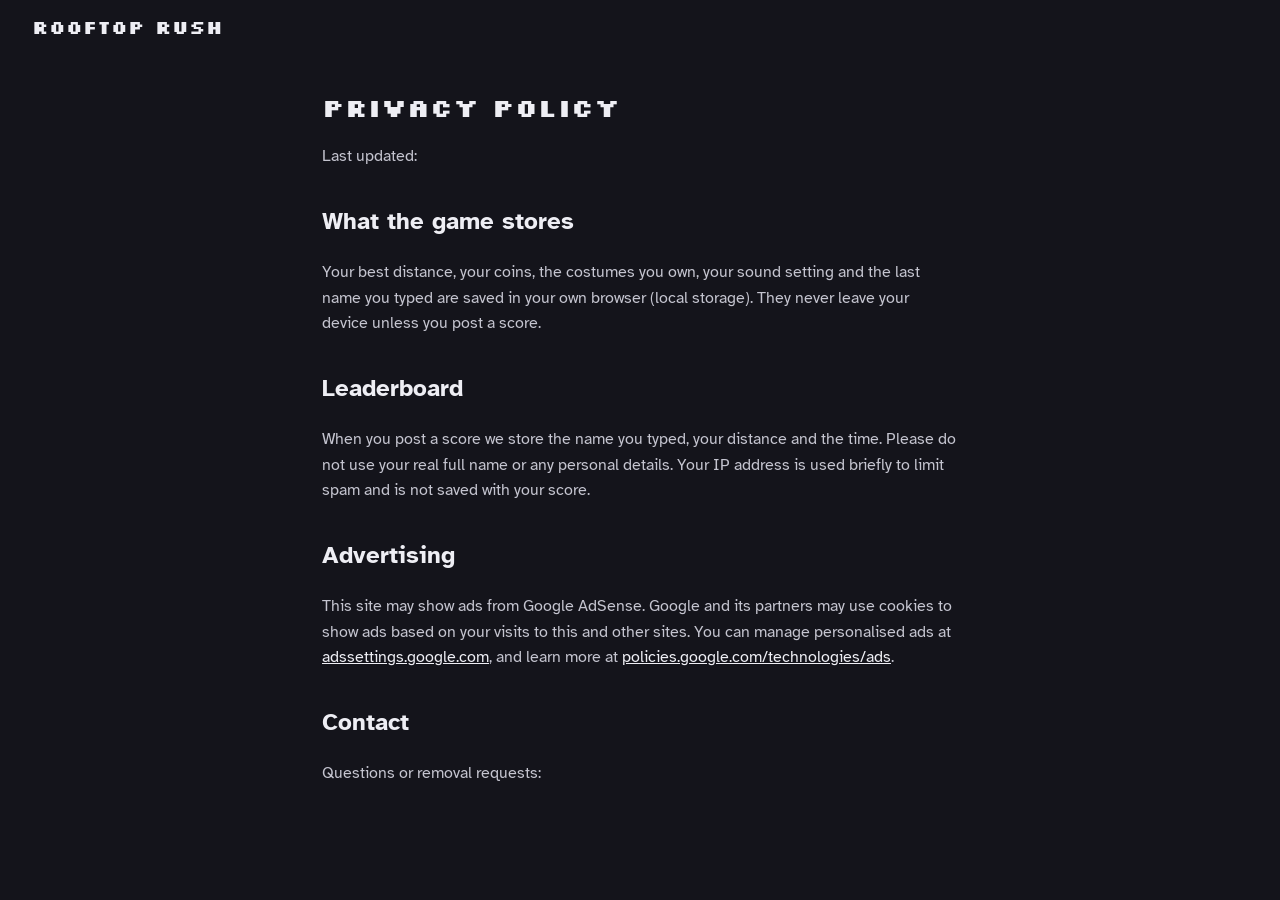
==== frontend/privacy.html @ 495d9dce "Initial project upload" ====
<!doctype html>
<html lang="en">
<head>
<meta charset="utf-8">
<meta name="viewport" content="width=device-width, initial-scale=1">
<title>Privacy policy | Rooftop Rush</title>
<link rel="icon" href="favicon.svg" type="image/svg+xml">
<link rel="preconnect" href="https://fonts.googleapis.com">
<link rel="preconnect" href="https://fonts.gstatic.com" crossorigin>
<link href="https://fonts.googleapis.com/css2?family=Atkinson+Hyperlegible:wght@400;700&family=Silkscreen:wght@400;700&display=swap" rel="stylesheet">
<link rel="stylesheet" href="style.css">
</head>
<body>
<header class="top"><a class="brand" href="./">Rooftop Rush</a></header>
<article class="doc">
  <h1>Privacy policy</h1>
  <p>Last updated: <!-- put the date you publish here --></p>

  <h2>What the game stores</h2>
  <p>Your best distance, your coins, the costumes you own, your sound setting and the last name you typed are saved in your own browser (local storage). They never leave your device unless you post a score.</p>

  <h2>Leaderboard</h2>
  <p>When you post a score we store the name you typed, your distance and the time. Please do not use your real full name or any personal details. Your IP address is used briefly to limit spam and is not saved with your score.</p>

  <h2>Advertising</h2>
  <p>This site may show ads from Google AdSense. Google and its partners may use cookies to show ads based on your visits to this and other sites. You can manage personalised ads at <a href="https://adssettings.google.com">adssettings.google.com</a>, and learn more at <a href="https://policies.google.com/technologies/ads">policies.google.com/technologies/ads</a>.</p>

  <h2>Contact</h2>
  <p>Questions or removal requests: <!-- put your email address here --></p>
</article>
</body>
</html>
---- frontend/style.css ----
:root {
  --ink: #14141b;
  --dusk: #2a2a37;
  --haze: #9a9aab;
  --fog: #c4c4cf;
  --chalk: #eeeef4;
  --signal: #e8553d;
}
* { box-sizing: border-box; }
html { background: var(--ink); }
body {
  margin: 0;
  min-height: 100vh;
  display: flex;
  flex-direction: column;
  color: var(--fog);
  font: 400 1rem/1.6 "Atkinson Hyperlegible", system-ui, sans-serif;
}
.top {
  display: flex;
  align-items: center;
  justify-content: space-between;
  gap: 1rem;
  padding: 0.9rem clamp(1rem, 4vw, 2rem);
}
.brand {
  font: 700 1.2rem "Silkscreen", monospace;
  color: var(--chalk);
  text-decoration: none;
}

.page {
  flex: 1;
  width: min(100%, 980px);
  margin: 0 auto;
  padding: 0 clamp(1rem, 4vw, 2rem) 2rem;
}

/* ---- game stage (also the landing screen) ---- */
.stage {
  position: relative;
  container-type: size;
  width: 100%;
  height: 100vh;
  height: 100svh;
  display: flex;
  align-items: center;
  justify-content: center;
  background: #14141b;
  overflow: hidden;
  touch-action: manipulation;
  user-select: none;
  -webkit-user-select: none;
}
body.playing { overflow: hidden; }
.stage canvas#game { display: block; image-rendering: pixelated; }

.hud { position: absolute; inset: 0; pointer-events: none; }
.hud[hidden] { display: none; }
.hud-left { position: absolute; top: max(1.6cqmin, env(safe-area-inset-top)); left: max(1.6cqmin, env(safe-area-inset-left)); display: flex; gap: 1cqmin; pointer-events: auto; }
.chip {
  font: 700 clamp(10px, 1.9cqmin, 16px) "Silkscreen", monospace;
  padding: 0.55em 0.9em;
  color: var(--chalk);
  background: rgba(20, 20, 27, 0.72);
  border: 0;
  cursor: pointer;
}
.dist, .hud-coins {
  position: absolute;
  top: max(1.2cqmin, env(safe-area-inset-top));
  font: 700 clamp(16px, 5cqmin, 44px) "Silkscreen", monospace;
  color: var(--chalk);
  text-shadow: 0 0.4cqmin 0 var(--ink);
}
.dist { right: max(2cqmin, env(safe-area-inset-right)); }
.hud-coins { left: 50%; transform: translateX(-50%); color: #ffd23f; }
.hud-coins::before { content: ""; display: inline-block; width: 0.55em; height: 0.55em; margin-right: 0.4em; background: #ffd23f; box-shadow: 0 0 0 0.12em #a8801a; }

.toast {
  position: absolute; left: 50%; top: 18cqh; transform: translateX(-50%);
  display: flex; flex-direction: column; align-items: center; gap: 0.4em;
  padding: 0.7em 1.2em; text-align: center; pointer-events: none;
  color: var(--chalk); background: rgba(20, 20, 27, 0.8);
  font-size: clamp(12px, 2.2cqmin, 20px);
}
.toast[hidden] { display: none; }
.toast b { font: 700 1.5em "Silkscreen", monospace; }

.screen {
  position: absolute;
  inset: 0;
  display: flex;
  flex-direction: column;
  align-items: center;
  justify-content: center;
  gap: 1.6cqmin;
  padding: 3cqmin;
  overflow: auto;
  text-align: center;
  color: var(--chalk);
  background: rgba(20, 20, 27, 0.8);
  font-size: clamp(12px, 2.2cqmin, 20px);
}
#scr-start { background: linear-gradient(rgba(20, 20, 27, 0.35), rgba(20, 20, 27, 0.7)); }
.screen[hidden] { display: none; }
.screen p { margin: 0; max-width: 36em; line-height: 1.4; }
.screen h1, .screen h2, .screen h3 { margin: 0; font-family: "Silkscreen", monospace; font-weight: 700; line-height: 1; }
.screen h1 { font-size: clamp(28px, 10cqmin, 88px); }
.screen h2 { font-size: clamp(20px, 6cqmin, 54px); }
.screen h3 { font-size: 1.2em; margin-bottom: 0.6em; }
.screen .big { font: 700 clamp(28px, 9cqmin, 80px) / 1 "Silkscreen", monospace; }
.screen .muted { color: var(--haze); }
.screen .hint { font-size: 0.9em; }
.screen .msg { min-height: 1.4em; color: var(--fog); }
.row { display: flex; flex-wrap: wrap; gap: 1.2cqmin; justify-content: center; }

.play-form { display: flex; flex-direction: column; align-items: center; gap: 1.2cqmin; }
.play-form input {
  width: 14em; max-width: 80vw; padding: 0.7em 0.9em; text-align: center;
  font: inherit; color: var(--ink); background: var(--chalk); border: 0;
}

.btn {
  font: 700 clamp(11px, 2.1cqmin, 18px) "Silkscreen", monospace;
  padding: 0.85em 1.5em;
  color: var(--ink);
  background: var(--chalk);
  border: 0;
  cursor: pointer;
  box-shadow: 0 0.6cqmin 0 #7d7d8d;
}
.btn:active { transform: translateY(0.35cqmin); box-shadow: 0 0.25cqmin 0 #7d7d8d; }
.btn.primary { background: var(--signal); box-shadow: 0 0.6cqmin 0 #8f2c1b; }
.btn.primary:active { box-shadow: 0 0.25cqmin 0 #8f2c1b; }
.btn.gold { background: #ffd23f; box-shadow: 0 0.6cqmin 0 #a8801a; }
.btn[aria-pressed="true"] { background: var(--signal); }
.btn:disabled { opacity: 0.5; cursor: default; }
.btn.small { font-size: 0.8rem; margin-top: 1rem; box-shadow: 0 3px 0 #7d7d8d; }
:focus-visible { outline: 3px solid var(--signal); outline-offset: 2px; }

#shop-preview { width: 20cqmin; height: 20cqmin; image-rendering: pixelated; background: #2a2a37; }
.grid { display: grid; grid-template-columns: repeat(auto-fill, minmax(7.5em, 1fr)); gap: 1cqmin; width: min(100%, 44em); }
.item {
  display: flex; flex-direction: column; align-items: center; gap: 0.3em;
  padding: 0.7em 0.4em; font: inherit; color: var(--chalk);
  background: #2a2a37; border: 2px solid #3a3a49; cursor: pointer;
}
.item.on { border-color: var(--signal); }
.item b { font: 700 0.85em "Silkscreen", monospace; }
.item small { color: var(--haze); }
.item .sw { width: 1.6em; height: 0.7em; }

.over-grid { display: grid; gap: 3cqmin; width: min(100%, 60em); align-items: start; }
.over-main { display: flex; flex-direction: column; align-items: center; gap: 1.6cqmin; }
.over-board { text-align: left; }
.over-board h3 { text-align: center; }
@container (min-width: 760px) and (min-height: 360px) { .over-grid { grid-template-columns: 1fr 1fr; } }
ol.board { width: min(100%, 28em); text-align: left; margin: 0; padding: 0; list-style: none; counter-reset: rank; }
ol.board li { display: flex; gap: 0.8em; padding: 0.3em 0.4em; border-bottom: 1px solid #3a3a49; counter-increment: rank; }
ol.board li::before { content: counter(rank); width: 1.6em; font-family: "Silkscreen", monospace; color: var(--haze); }
ol.board li.me { background: rgba(232, 85, 61, 0.25); }
ol.board .who { flex: 1; overflow-wrap: anywhere; }
ol.board .far { font-family: "Silkscreen", monospace; }

/* ---- page content ---- */
.ad { display: flex; align-items: center; justify-content: center; width: min(100%, 980px); min-height: 90px; margin: 1.5rem auto; padding: 0 clamp(1rem, 4vw, 2rem); }
.ad[hidden] { display: none; }
.ad-empty { padding: 1rem; font-size: 0.85rem; text-align: center; color: var(--haze); border: 2px dashed var(--dusk); }

.info { display: grid; grid-template-columns: 1fr; gap: 2rem; margin-top: 1.5rem; }
@media (min-width: 760px) { .info { grid-template-columns: 1fr 1fr; } }
.info h2, .about h2 { margin: 0 0 0.7rem; font: 700 1.1rem "Silkscreen", monospace; color: var(--chalk); }
.info p, .about p { margin: 0 0 0.8rem; max-width: 60ch; }


.about { margin-top: 1rem; }
footer { display: flex; justify-content: center; gap: 1.5rem; flex-wrap: wrap; padding: 1.2rem; font-size: 0.85rem; color: var(--haze); }
footer a { color: var(--fog); }

.doc { width: min(100%, 70ch); margin: 0 auto; padding: 1rem clamp(1rem, 4vw, 2rem) 3rem; }
.doc h1 { font: 700 1.6rem "Silkscreen", monospace; color: var(--chalk); }
.doc h2 { margin-top: 2rem; color: var(--chalk); }
.doc a { color: var(--chalk); }
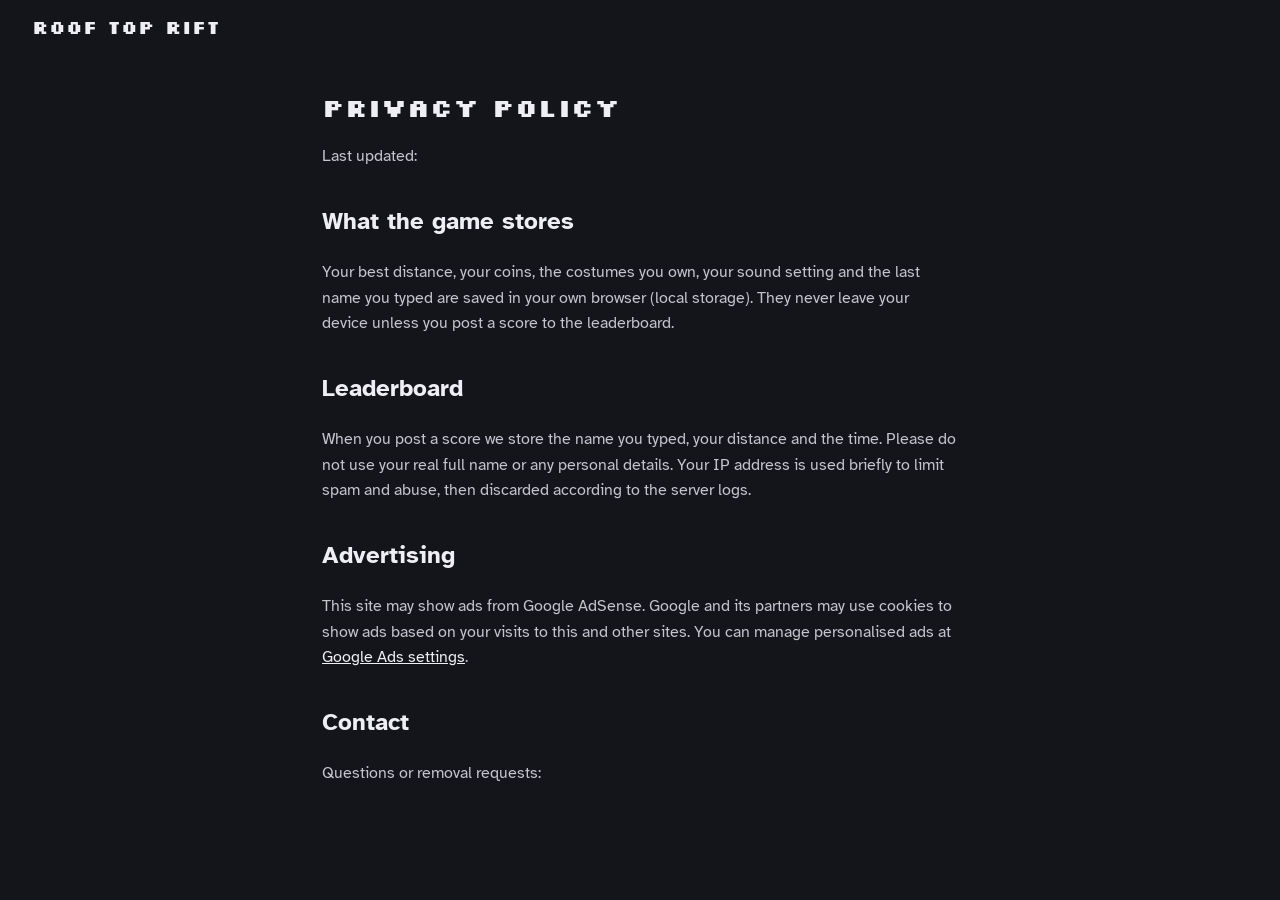
==== commit 17420965: "Rename the game branding from Rooftop Rush to Roof Top Rift across the app and docs." ====
--- a/frontend/privacy.html
+++ b/frontend/privacy.html
@@ -3,7 +3,7 @@
 <head>
 <meta charset="utf-8">
 <meta name="viewport" content="width=device-width, initial-scale=1">
-<title>Privacy policy | Rooftop Rush</title>
+<title>Privacy policy | Roof Top Rift</title>
 <link rel="icon" href="favicon.svg" type="image/svg+xml">
 <link rel="preconnect" href="https://fonts.googleapis.com">
 <link rel="preconnect" href="https://fonts.gstatic.com" crossorigin>
@@ -11,19 +11,19 @@
 <link rel="stylesheet" href="style.css">
 </head>
 <body>
-<header class="top"><a class="brand" href="./">Rooftop Rush</a></header>
+<header class="top"><a class="brand" href="./">Roof Top Rift</a></header>
 <article class="doc">
   <h1>Privacy policy</h1>
   <p>Last updated: <!-- put the date you publish here --></p>
 
   <h2>What the game stores</h2>
-  <p>Your best distance, your coins, the costumes you own, your sound setting and the last name you typed are saved in your own browser (local storage). They never leave your device unless you post a score.</p>
+  <p>Your best distance, your coins, the costumes you own, your sound setting and the last name you typed are saved in your own browser (local storage). They never leave your device unless you post a score to the leaderboard.</p>
 
   <h2>Leaderboard</h2>
-  <p>When you post a score we store the name you typed, your distance and the time. Please do not use your real full name or any personal details. Your IP address is used briefly to limit spam and is not saved with your score.</p>
+  <p>When you post a score we store the name you typed, your distance and the time. Please do not use your real full name or any personal details. Your IP address is used briefly to limit spam and abuse, then discarded according to the server logs.</p>
 
   <h2>Advertising</h2>
-  <p>This site may show ads from Google AdSense. Google and its partners may use cookies to show ads based on your visits to this and other sites. You can manage personalised ads at <a href="https://adssettings.google.com">adssettings.google.com</a>, and learn more at <a href="https://policies.google.com/technologies/ads">policies.google.com/technologies/ads</a>.</p>
+  <p>This site may show ads from Google AdSense. Google and its partners may use cookies to show ads based on your visits to this and other sites. You can manage personalised ads at <a href="https://policies.google.com/technologies/ads">Google Ads settings</a>.</p>
 
   <h2>Contact</h2>
   <p>Questions or removal requests: <!-- put your email address here --></p>
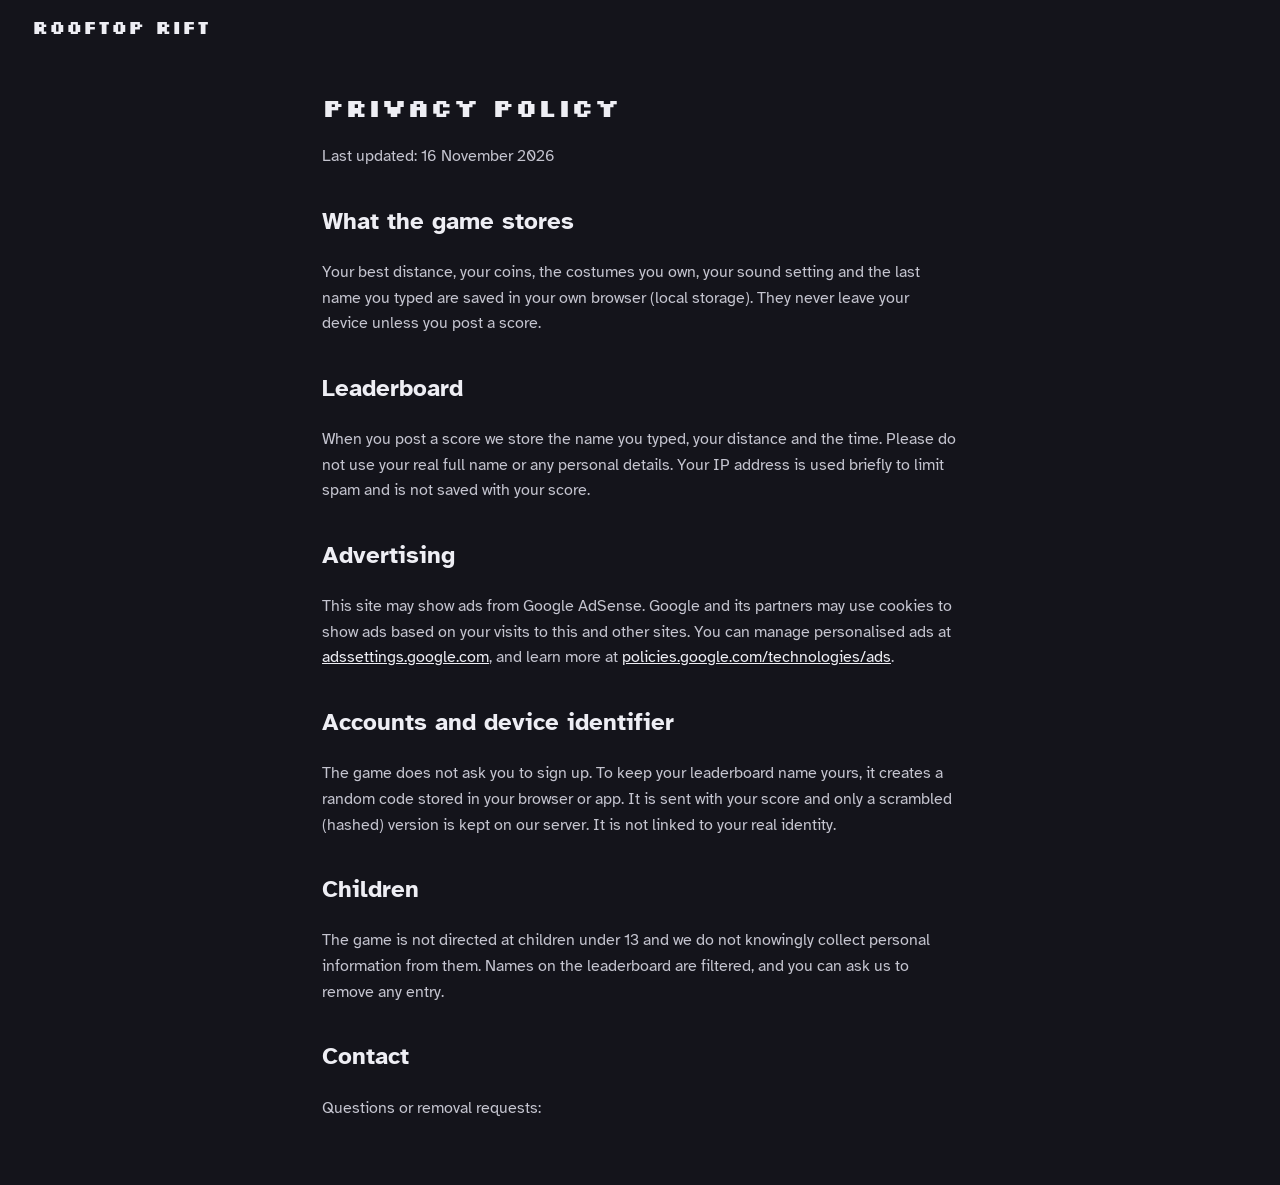
==== commit 471a9317: "Revise privacy policy and update branding Updated privacy policy details and corrected branding." ====
--- a/frontend/privacy.html
+++ b/frontend/privacy.html
@@ -3,7 +3,7 @@
 <head>
 <meta charset="utf-8">
 <meta name="viewport" content="width=device-width, initial-scale=1">
-<title>Privacy policy | Roof Top Rift</title>
+<title>Privacy policy | Rooftop Rift</title>
 <link rel="icon" href="favicon.svg" type="image/svg+xml">
 <link rel="preconnect" href="https://fonts.googleapis.com">
 <link rel="preconnect" href="https://fonts.gstatic.com" crossorigin>
@@ -11,19 +11,25 @@
 <link rel="stylesheet" href="style.css">
 </head>
 <body>
-<header class="top"><a class="brand" href="./">Roof Top Rift</a></header>
+<header class="top"><a class="brand" href="./">Rooftop Rift</a></header>
 <article class="doc">
   <h1>Privacy policy</h1>
-  <p>Last updated: <!-- put the date you publish here --></p>
+  <p>Last updated: 16 November 2026</p>
 
   <h2>What the game stores</h2>
-  <p>Your best distance, your coins, the costumes you own, your sound setting and the last name you typed are saved in your own browser (local storage). They never leave your device unless you post a score to the leaderboard.</p>
+  <p>Your best distance, your coins, the costumes you own, your sound setting and the last name you typed are saved in your own browser (local storage). They never leave your device unless you post a score.</p>
 
   <h2>Leaderboard</h2>
-  <p>When you post a score we store the name you typed, your distance and the time. Please do not use your real full name or any personal details. Your IP address is used briefly to limit spam and abuse, then discarded according to the server logs.</p>
+  <p>When you post a score we store the name you typed, your distance and the time. Please do not use your real full name or any personal details. Your IP address is used briefly to limit spam and is not saved with your score.</p>
 
   <h2>Advertising</h2>
-  <p>This site may show ads from Google AdSense. Google and its partners may use cookies to show ads based on your visits to this and other sites. You can manage personalised ads at <a href="https://policies.google.com/technologies/ads">Google Ads settings</a>.</p>
+  <p>This site may show ads from Google AdSense. Google and its partners may use cookies to show ads based on your visits to this and other sites. You can manage personalised ads at <a href="https://adssettings.google.com">adssettings.google.com</a>, and learn more at <a href="https://policies.google.com/technologies/ads">policies.google.com/technologies/ads</a>.</p>
+
+  <h2>Accounts and device identifier</h2>
+  <p>The game does not ask you to sign up. To keep your leaderboard name yours, it creates a random code stored in your browser or app. It is sent with your score and only a scrambled (hashed) version is kept on our server. It is not linked to your real identity.</p>
+
+  <h2>Children</h2>
+  <p>The game is not directed at children under 13 and we do not knowingly collect personal information from them. Names on the leaderboard are filtered, and you can ask us to remove any entry.</p>
 
   <h2>Contact</h2>
   <p>Questions or removal requests: <!-- put your email address here --></p>
